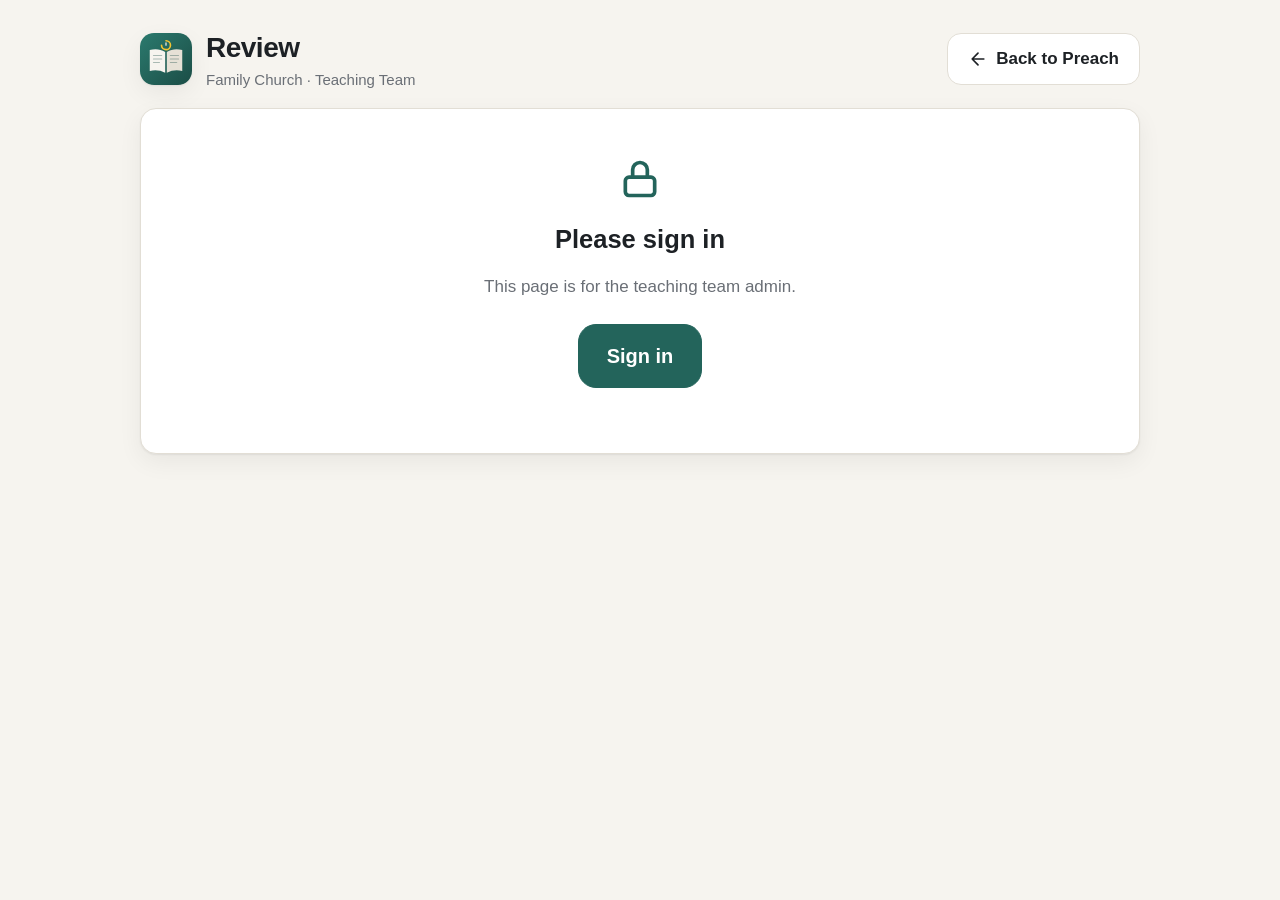
==== review.html @ 2cdc6da2 "Preach v1.1: sermon delivery PWA with Supabase accounts, sync and admin review" ====
<!doctype html>
<html lang="en">
<head>
  <meta charset="utf-8">
  <meta name="viewport" content="width=device-width, initial-scale=1, viewport-fit=cover">
  <title>Review · Preach</title>
  <meta name="robots" content="noindex">
  <meta name="theme-color" content="#f6f4ef">
  <link rel="manifest" href="manifest.webmanifest">
  <link rel="icon" href="icons/icon.svg" type="image/svg+xml">
  <link rel="apple-touch-icon" href="icons/apple-touch-icon.png">
  <link rel="stylesheet" href="css/app.css">
  <script>
    try { var s = JSON.parse(localStorage.getItem('preach.v1.settings') || '{}');
      document.documentElement.dataset.theme = s.theme || 'light'; document.documentElement.dataset.font = s.font || 'serif'; } catch (e) {}
  </script>
  <script src="config.js"></script>
</head>
<body>
<svg width="0" height="0" style="position:absolute" aria-hidden="true">
  <symbol id="i-back" viewBox="0 0 24 24"><path d="m12 19-7-7 7-7M19 12H5"/></symbol>
  <symbol id="i-x" viewBox="0 0 24 24"><path d="M18 6 6 18M6 6l12 12"/></symbol>
  <symbol id="i-reset" viewBox="0 0 24 24"><path d="M3 12a9 9 0 1 0 9-9 9.75 9.75 0 0 0-6.74 2.74L3 8"/><path d="M3 3v5h5"/></symbol>
  <symbol id="i-right" viewBox="0 0 24 24"><path d="m9 18 6-6-6-6"/></symbol>
  <symbol id="i-lock" viewBox="0 0 24 24"><rect x="4" y="11" width="16" height="10" rx="2"/><path d="M8 11V7a4 4 0 0 1 8 0v4"/></symbol>
  <symbol id="i-book" viewBox="0 0 24 24"><path d="M2 3h6a4 4 0 0 1 4 4v14a3 3 0 0 0-3-3H2z"/><path d="M22 3h-6a4 4 0 0 0-4 4v14a3 3 0 0 1 3-3h7z"/></symbol>
</svg>
<div class="wrap" style="max-width:1040px">
  <header class="review-head">
    <div class="brand">
      <img src="icons/icon.svg" alt="">
      <div><h1>Review</h1><p id="rv-who">Family Church · Teaching Team</p></div>
    </div>
    <a class="btn" href="./"><svg class="ic sm"><use href="#i-back"/></svg>Back to Preach</a>
  </header>

  <div id="rv-msg" class="card review-msg" hidden></div>

  <div id="rv-main" hidden>
    <div class="review-tools">
      <select id="rv-preacher" class="select" aria-label="Filter by preacher"><option value="">All preachers</option></select>
      <div class="segmented" id="rv-tabs" role="tablist">
        <button data-tab="recordings" aria-pressed="true">Recordings <span id="rv-nrec"></span></button>
        <button data-tab="sermons" aria-pressed="false">Sermons <span id="rv-nser"></span></button>
      </div>
      <button class="btn ghost" id="rv-refresh"><svg class="ic sm"><use href="#i-reset"/></svg>Refresh</button>
    </div>
    <ul class="list" id="rv-list"></ul>
    <p class="empty" id="rv-empty" hidden>Nothing here yet.</p>
  </div>
</div>

<dialog id="dlg-sermon" aria-labelledby="sv-title">
  <div class="dlg">
    <div class="dlg-head"><div><h2 id="sv-title"></h2><div class="muted" id="sv-meta"></div></div><button class="icon-btn" data-close aria-label="Close"><svg class="ic"><use href="#i-x"/></svg></button></div>
    <div class="dlg-body"><div id="sv-body" class="reading"></div></div>
  </div>
</dialog>
<div id="toast" role="status" aria-live="polite"></div>
<script type="module" src="js/review.js"></script>
</body>
</html>
---- css/app.css ----
/* Preach — sermon delivery app. Calm, high-contrast, big touch targets. */
:root {
  --bg: #f6f4ef;
  --surface: #ffffff;
  --surface-2: #efece5;
  --text: #1d2125;
  --muted: #6a6f76;
  --line: #e2ded5;
  --accent: #23645b;
  --accent-ink: #ffffff;
  --accent-soft: #dcebe7;
  --ref: #1f5f8b;
  --warn1: #f4c430;
  --warn1-ink: #2a2100;
  --warn2: #f08a24;
  --warn2-ink: #2a1300;
  --danger: #e0393e;
  --danger-ink: #ffffff;
  --shadow: 0 1px 2px rgba(20, 20, 20, .06), 0 8px 24px rgba(20, 20, 20, .06);
  --radius: 16px;
  --tap: 52px;
  --reading-font: Charter, "Iowan Old Style", "Palatino Linotype", Palatino, Georgia, "Times New Roman", serif;
  --ui-font: -apple-system, BlinkMacSystemFont, "SF Pro Text", "Segoe UI", Roboto, "Helvetica Neue", Arial, sans-serif;
  --reading-size: 30px;
  color-scheme: light;
}
[data-theme="dark"] {
  --bg: #0e1012;
  --surface: #171a1d;
  --surface-2: #1f2327;
  --text: #ebe8e1;
  --muted: #979da4;
  --line: #2a2f34;
  --accent: #6cc3b1;
  --accent-ink: #0b1513;
  --accent-soft: #1b302c;
  --ref: #8cc4ef;
  --shadow: 0 1px 2px rgba(0, 0, 0, .4), 0 8px 24px rgba(0, 0, 0, .35);
  color-scheme: dark;
}
[data-font="sans"] { --reading-font: var(--ui-font); }

* { box-sizing: border-box; }
html, body { margin: 0; height: 100%; }
body {
  background: var(--bg);
  color: var(--text);
  font-family: var(--ui-font);
  font-size: 17px;
  line-height: 1.45;
  -webkit-font-smoothing: antialiased;
  -webkit-tap-highlight-color: transparent;
  transition: background-color .25s ease, color .25s ease;
}
[hidden] { display: none !important; }
button, input, select, textarea { font: inherit; color: inherit; }
button { cursor: pointer; -webkit-user-select: none; user-select: none; touch-action: manipulation; }
.ic { width: 24px; height: 24px; fill: none; stroke: currentColor; stroke-width: 2; stroke-linecap: round; stroke-linejoin: round; flex: none; }
.ic.sm { width: 20px; height: 20px; }
.ic.lg { width: 30px; height: 30px; }
.muted { color: var(--muted); }

/* ---------- Buttons ---------- */
.btn {
  display: inline-flex; align-items: center; justify-content: center; gap: 8px;
  min-height: var(--tap); padding: 0 20px; border-radius: 14px;
  border: 1px solid var(--line); background: var(--surface); color: var(--text);
  font-weight: 600; font-size: 17px; white-space: nowrap;
  transition: transform .08s ease, background-color .2s ease, border-color .2s;
}
.btn:active { transform: scale(.97); }
a.btn { text-decoration: none; }
.btn.primary { background: var(--accent); border-color: var(--accent); color: var(--accent-ink); }
.btn.danger { background: transparent; color: var(--danger); border-color: color-mix(in srgb, var(--danger) 35%, var(--line)); }
.btn.ghost { background: transparent; border-color: transparent; }
.btn.xl { min-height: 64px; font-size: 20px; padding: 0 28px; border-radius: 18px; }
.btn.block { width: 100%; }
.btn:disabled { opacity: .4; cursor: default; }
.icon-btn {
  display: inline-flex; align-items: center; justify-content: center;
  width: var(--tap); height: var(--tap); border-radius: 14px;
  border: 0; background: transparent; color: var(--text);
  transition: background-color .15s ease;
}
.icon-btn:hover { background: var(--surface-2); }
.icon-btn:active { background: var(--line); }
.icon-btn.txt { font-weight: 700; font-size: 20px; letter-spacing: -.5px; font-family: var(--reading-font); }
.icon-btn.txt small { font-size: 15px; }
.segmented { display: inline-flex; background: var(--surface-2); border-radius: 14px; padding: 4px; gap: 4px; }
.segmented button { min-height: 44px; padding: 0 18px; border: 0; border-radius: 10px; background: transparent; font-weight: 600; }
.segmented button[aria-pressed="true"] { background: var(--surface); box-shadow: var(--shadow); }
.chip {
  min-height: var(--tap); min-width: 64px; padding: 0 16px; border-radius: 14px;
  border: 1px solid var(--line); background: var(--surface); font-weight: 700; font-size: 19px;
  font-variant-numeric: tabular-nums;
}
.chip[aria-pressed="true"] { background: var(--accent); color: var(--accent-ink); border-color: var(--accent); }
.stepper { display: inline-flex; align-items: center; gap: 6px; }
.stepper .val { min-width: 76px; text-align: center; font-weight: 700; font-size: 20px; font-variant-numeric: tabular-nums; }
.stepper input.val { border: 1px solid var(--line); border-radius: 12px; background: var(--surface); height: var(--tap); width: 90px; }
.stepper button { width: var(--tap); height: var(--tap); border-radius: 14px; border: 1px solid var(--line); background: var(--surface); font-size: 24px; font-weight: 600; }
.switch { position: relative; display: inline-block; width: 60px; height: 36px; flex: none; }
.switch input { opacity: 0; width: 0; height: 0; position: absolute; }
.switch span { position: absolute; inset: 0; background: var(--line); border-radius: 36px; transition: .2s; }
.switch span::before { content: ""; position: absolute; width: 28px; height: 28px; left: 4px; top: 4px; background: #fff; border-radius: 50%; transition: .2s; box-shadow: 0 1px 3px rgba(0,0,0,.3); }
.switch input:checked + span { background: var(--accent); }
.switch input:checked + span::before { transform: translateX(24px); }
.switch input:focus-visible + span { outline: 3px solid var(--ref); outline-offset: 2px; }

/* ---------- Views ---------- */
.view { min-height: 100%; }
.wrap { max-width: 920px; margin: 0 auto; padding: max(20px, env(safe-area-inset-top)) max(20px, env(safe-area-inset-right)) 48px max(20px, env(safe-area-inset-left)); }

/* Home */
.home-head { display: flex; align-items: center; justify-content: space-between; gap: 16px; margin: 8px 0 24px; }
.brand { display: flex; align-items: center; gap: 14px; }
.brand img { width: 52px; height: 52px; border-radius: 14px; box-shadow: var(--shadow); }
.brand h1 { margin: 0; font-size: 28px; letter-spacing: -.5px; }
.brand p { margin: 0; color: var(--muted); font-size: 15px; }
.card { background: var(--surface); border: 1px solid var(--line); border-radius: var(--radius); box-shadow: var(--shadow); }
.continue { padding: 24px; display: flex; flex-wrap: wrap; align-items: center; justify-content: space-between; gap: 18px; margin-bottom: 28px; }
.continue .eyebrow { font-size: 13px; text-transform: uppercase; letter-spacing: .08em; color: var(--accent); font-weight: 700; }
.continue h2 { margin: 4px 0; font-size: 26px; font-family: var(--reading-font); letter-spacing: -.3px; }
.continue .row { display: flex; gap: 12px; flex-wrap: wrap; }
.section-title { font-size: 14px; text-transform: uppercase; letter-spacing: .08em; color: var(--muted); margin: 28px 4px 12px; }
.tiles { display: grid; grid-template-columns: repeat(auto-fit, minmax(220px, 1fr)); gap: 14px; }
.tile {
  display: flex; flex-direction: column; align-items: flex-start; gap: 6px; text-align: left;
  padding: 20px; min-height: 120px; border-radius: var(--radius);
  background: var(--surface); border: 1px solid var(--line); box-shadow: var(--shadow); cursor: pointer;
  transition: transform .08s ease, border-color .2s;
}
.tile:active { transform: scale(.98); }
.tile:hover { border-color: var(--accent); }
.tile .ic { width: 30px; height: 30px; color: var(--accent); margin-bottom: 6px; }
.tile .t { font-weight: 700; font-size: 19px; }
.tile .s { color: var(--muted); font-size: 15px; }
.list { list-style: none; margin: 0; padding: 0; display: grid; gap: 10px; }
.item { display: flex; align-items: center; gap: 12px; padding: 12px 12px 12px 18px; background: var(--surface); border: 1px solid var(--line); border-radius: 14px; }
.item .grow { flex: 1; min-width: 0; }
.item .name { font-weight: 650; font-size: 18px; white-space: nowrap; overflow: hidden; text-overflow: ellipsis; }
.item .sub { color: var(--muted); font-size: 14px; }
.item.current { border-color: var(--accent); }
.item audio { width: 100%; margin-top: 8px; height: 40px; }
.empty { color: var(--muted); margin: 6px 4px; }
.home-foot { margin-top: 40px; color: var(--muted); font-size: 13px; text-align: center; }

/* Edit */
.bar { position: sticky; top: 0; z-index: 5; display: flex; align-items: center; justify-content: space-between; gap: 12px;
  padding: max(10px, env(safe-area-inset-top)) max(16px, env(safe-area-inset-right)) 10px max(16px, env(safe-area-inset-left));
  background: color-mix(in srgb, var(--bg) 88%, transparent); backdrop-filter: blur(12px); -webkit-backdrop-filter: blur(12px); border-bottom: 1px solid var(--line); }
.edit-body { max-width: 860px; margin: 0 auto; padding: 20px max(20px, env(safe-area-inset-right)) 80px max(20px, env(safe-area-inset-left)); }
.title-input { width: 100%; border: 0; background: transparent; font-family: var(--reading-font); font-size: 34px; font-weight: 700; padding: 8px 0; outline: none; letter-spacing: -.4px; }
.title-input::placeholder { color: var(--muted); opacity: .6; }
.hint { color: var(--muted); font-size: 15px; margin: 4px 0 16px; }
.editor { min-height: 55vh; padding: 24px 28px; background: var(--surface); border: 1px solid var(--line); border-radius: var(--radius); outline: none; font-size: 21px; box-shadow: var(--shadow); }
.editor:focus { border-color: var(--accent); }
.editor:empty::before { content: attr(data-placeholder); color: var(--muted); opacity: .7; }

/* Reading typography (shared by editor + preach flow) */
.reading { font-family: var(--reading-font); line-height: 1.5; overflow-wrap: break-word; }
.reading p { margin: 0 0 .75em; }
.reading h1, .reading h2, .reading h3 { font-family: var(--ui-font); line-height: 1.2; letter-spacing: -.01em; margin: 1em 0 .45em; break-after: avoid; page-break-after: avoid; break-inside: avoid; }
.reading h1 { font-size: 1.35em; color: var(--accent); }
.reading h2 { font-size: 1.18em; color: var(--accent); }
.reading h3 { font-size: 1.04em; }
.reading > :first-child { margin-top: 0; }
.reading strong { font-weight: 800; }
.reading em { font-style: italic; }
.reading u { text-decoration-thickness: .08em; text-underline-offset: .12em; }
.reading ul, .reading ol { margin: 0 0 .75em; padding-left: 1.3em; }
.reading li { margin: 0 0 .3em; break-inside: avoid; }
.reading blockquote { margin: 0 0 .75em; padding-left: .8em; border-left: .18em solid var(--accent); color: color-mix(in srgb, var(--text) 85%, var(--muted)); }
.reading hr { border: 0; border-top: 2px solid var(--line); margin: 1em 0; }

/* ---------- Preach view ---------- */
#preach { position: fixed; inset: 0; display: flex; flex-direction: column; overflow: hidden; background: var(--bg); }
.pbar { flex: none; display: grid; align-items: center; gap: 8px; padding-left: max(10px, env(safe-area-inset-left)); padding-right: max(10px, env(safe-area-inset-right)); }
.pbar.top { grid-template-columns: auto minmax(0, 1fr) auto minmax(0, 1fr); padding-top: max(8px, env(safe-area-inset-top)); padding-bottom: 6px; border-bottom: 1px solid var(--line); }
.p-title { font-size: 15px; color: var(--muted); white-space: nowrap; overflow: hidden; text-overflow: ellipsis; padding: 0 6px; }
.timer-group { display: flex; align-items: center; gap: 4px; justify-self: center; }
.timer-pill {
  min-width: 128px; height: var(--tap); padding: 0 16px; border-radius: 999px;
  border: 1px solid var(--line); background: var(--surface);
  font-size: 26px; font-weight: 700; font-variant-numeric: tabular-nums; letter-spacing: .01em;
  display: inline-flex; align-items: center; justify-content: center; gap: 8px;
  transition: background-color .4s ease, color .4s ease, border-color .4s ease;
}
.timer-pill .ic { width: 20px; height: 20px; color: var(--muted); }
.timer-pill[data-phase="idle"] { color: var(--muted); }
.timer-pill[data-phase="warn1"] { background: var(--warn1); color: var(--warn1-ink); border-color: var(--warn1); }
.timer-pill[data-phase="warn2"] { background: var(--warn2); color: var(--warn2-ink); border-color: var(--warn2); }
.timer-pill[data-phase="over"] { background: var(--danger); color: var(--danger-ink); border-color: var(--danger); }
.timer-pill[data-phase="warn1"] .ic, .timer-pill[data-phase="warn2"] .ic, .timer-pill[data-phase="over"] .ic { color: inherit; }
.timer-pill[data-paused="true"]:not([data-phase="idle"]) span { opacity: .55; }
.p-tools { display: flex; align-items: center; justify-content: flex-end; gap: 2px; }
.rec-btn {
  display: inline-flex; align-items: center; gap: 8px; height: var(--tap); padding: 0 14px; border-radius: 999px;
  border: 1px solid var(--line); background: var(--surface); font-weight: 650; font-variant-numeric: tabular-nums; margin-right: 4px;
}
.rec-btn .dot { width: 12px; height: 12px; border-radius: 50%; background: var(--danger); display: none; }
.rec-btn.on { background: color-mix(in srgb, var(--danger) 14%, var(--surface)); border-color: var(--danger); color: var(--danger); }
.rec-btn.on .dot { display: inline-block; animation: recpulse 1.6s ease-in-out infinite; }
.rec-btn.on .ic { display: none; }
.rec-btn.paused .dot { animation: none; opacity: .4; }
@keyframes recpulse { 0%, 100% { opacity: 1; } 50% { opacity: .25; } }

.viewport { position: relative; flex: 1; overflow: hidden; touch-action: none; -webkit-user-select: none; user-select: none; -webkit-touch-callout: none; cursor: default; }
.flow {
  position: absolute; top: 0; left: 0;
  font-size: var(--reading-size);
  column-fill: auto;
  will-change: transform;
  transition: transform .28s cubic-bezier(.2, .7, .2, 1);
}
.flow.no-anim { transition: none; }
.flow .end-mark { display: block; text-align: center; color: var(--muted); font-family: var(--ui-font); font-size: .55em; letter-spacing: .3em; margin-top: 1.4em; break-inside: avoid; }
.ref {
  color: var(--ref); text-decoration: underline; text-decoration-style: dotted; text-decoration-thickness: .07em; text-underline-offset: .16em;
  cursor: pointer; border-radius: .2em; padding: 0 .05em; margin: 0 -.05em;
}
.ref:active, .ref.pressed { background: color-mix(in srgb, var(--ref) 18%, transparent); }

.pbar.bottom { grid-template-columns: 1fr auto 1fr; padding-top: 8px; padding-bottom: max(10px, env(safe-area-inset-bottom)); border-top: 1px solid var(--line); }
.nav-btn {
  height: 64px; min-width: 64px; padding: 0 22px; border-radius: 18px; border: 1px solid var(--line); background: var(--surface);
  display: inline-flex; align-items: center; justify-content: center; gap: 6px; font-weight: 650; font-size: 18px; color: var(--text);
  transition: transform .08s, opacity .2s;
}
.nav-btn .ic { width: 30px; height: 30px; }
.nav-btn:active { transform: scale(.96); background: var(--surface-2); }
.nav-btn:disabled { opacity: .35; }
#prev-btn { justify-self: start; }
#next-btn { justify-self: end; background: var(--accent); color: var(--accent-ink); border-color: var(--accent); min-width: 180px; }
.page-ind { border: 0; background: transparent; display: flex; flex-direction: column; align-items: center; gap: 8px; min-height: var(--tap); padding: 6px 14px; border-radius: 12px; color: var(--muted); font-weight: 600; font-variant-numeric: tabular-nums; }
.page-ind .progress { width: 160px; height: 4px; background: var(--line); border-radius: 4px; overflow: hidden; }
.page-ind .progress span { display: block; height: 100%; width: 0; background: var(--accent); border-radius: 4px; transition: width .28s ease; }

/* Edge tap hint flash */
.edge-flash { position: absolute; top: 0; bottom: 0; width: 18%; pointer-events: none; opacity: 0; transition: opacity .35s ease; }
.edge-flash.l { left: 0; background: linear-gradient(90deg, color-mix(in srgb, var(--accent) 16%, transparent), transparent); }
.edge-flash.r { right: 0; background: linear-gradient(270deg, color-mix(in srgb, var(--accent) 16%, transparent), transparent); }
.edge-flash.show { opacity: 1; transition: none; }

/* Overtime border: thick red frame, calm ~1 Hz pulse (well under the 3 flashes/sec seizure threshold). */
#overtime-frame { position: fixed; inset: 0; pointer-events: none; z-index: 50; border: 14px solid var(--danger); display: none; }
body.overtime #overtime-frame { display: block; }
body.overtime.running #overtime-frame { animation: otblink 1s ease-in-out infinite; }
@keyframes otblink { 0%, 100% { opacity: 1; } 50% { opacity: .15; } }
@media (prefers-reduced-motion: reduce) {
  body.overtime.running #overtime-frame { animation-duration: 2s; }
  .flow { transition: none; }
}

/* Narrow screens */
.narrow-only { display: none !important; }
@media (max-width: 760px) {
  .wide-only { display: none !important; }
  .narrow-only { display: inline-flex !important; }
  .p-title { display: none; }
  .pbar.top { grid-template-columns: auto minmax(0, 1fr) auto; }
  .rec-btn .lbl { display: none; }
  .rec-btn { padding: 0 12px; }
  .timer-pill { min-width: 104px; font-size: 22px; padding: 0 10px; }
  .timer-pill .ic { display: none; }
  .nav-btn .lbl { display: none; }
  #next-btn { min-width: 96px; }
  .nav-btn { padding: 0 16px; }
  .page-ind .progress { width: 90px; }
  #overtime-frame { border-width: 10px; }
}
@media (max-width: 380px) {
  .timer-pill { min-width: 92px; font-size: 20px; }
  .pbar.top { gap: 2px; }
}
@media (max-height: 500px) {
  .nav-btn { height: 52px; }
  .pbar.bottom { padding-top: 4px; }
}

/* ---------- Dialogs ---------- */
dialog {
  border: 0; padding: 0; border-radius: 22px; background: var(--surface); color: var(--text);
  width: min(560px, calc(100vw - 32px)); max-height: calc(100dvh - 48px); box-shadow: 0 24px 80px rgba(0,0,0,.35);
}
dialog::backdrop { background: rgba(10, 12, 14, .5); backdrop-filter: blur(2px); -webkit-backdrop-filter: blur(2px); }
dialog[open] { animation: dlgin .18s ease-out; }
@keyframes dlgin { from { opacity: 0; transform: translateY(12px) scale(.98); } to { opacity: 1; transform: none; } }
.dlg { display: flex; flex-direction: column; max-height: calc(100dvh - 48px); }
.dlg-head { display: flex; align-items: center; justify-content: space-between; gap: 12px; padding: 14px 12px 8px 24px; }
.dlg-head h2 { margin: 0; font-size: 22px; }
.dlg-body { padding: 4px 24px 20px; overflow-y: auto; -webkit-overflow-scrolling: touch; }
.dlg-foot { display: flex; gap: 10px; justify-content: flex-end; flex-wrap: wrap; padding: 12px 24px max(20px, env(safe-area-inset-bottom)); border-top: 1px solid var(--line); }
.field { margin: 18px 0; }
.field > label, .field .label { display: block; font-weight: 650; margin-bottom: 8px; }
.field .help { color: var(--muted); font-size: 14px; margin-top: 6px; }
.field input[type="text"], .field input[type="password"], .field textarea {
  width: 100%; min-height: var(--tap); border: 1px solid var(--line); border-radius: 12px; padding: 12px 14px; background: var(--bg);
}
.field textarea { min-height: 96px; resize: vertical; }
.row-between { display: flex; align-items: center; justify-content: space-between; gap: 12px; flex-wrap: wrap; }
.presets { display: flex; flex-wrap: wrap; gap: 8px; }
.timer-big { font-size: 64px; font-weight: 750; text-align: center; font-variant-numeric: tabular-nums; letter-spacing: -.02em; margin: 4px 0 8px; }
.timer-actions { display: grid; grid-template-columns: 2fr 1fr; gap: 10px; margin-top: 18px; }
.divider { border: 0; border-top: 1px solid var(--line); margin: 18px 0; }
.status-line { font-size: 15px; margin-top: 8px; min-height: 1.4em; }
.status-line.ok { color: var(--accent); }
.status-line.err { color: var(--danger); }

/* Verse popup */
#dlg-verse { width: min(720px, calc(100vw - 32px)); }
.verse-ref { font-size: 26px; font-family: var(--reading-font); font-weight: 700; margin: 0; }
.verse-ver { display: inline-block; margin-left: 8px; font-family: var(--ui-font); font-size: 13px; font-weight: 800; letter-spacing: .08em; padding: 3px 8px; border-radius: 6px; background: var(--accent-soft); color: var(--accent); vertical-align: middle; }
.verse-text { font-family: var(--reading-font); font-size: clamp(20px, 2.6vw, 28px); line-height: 1.55; }
.verse-text p { margin: 0 0 .6em; }
.verse-text sup { font-family: var(--ui-font); font-size: .55em; font-weight: 700; color: var(--accent); margin-right: .2em; vertical-align: .55em; line-height: 0; }
.verse-text .wj { color: inherit; }
.verse-copy { color: var(--muted); font-size: 12.5px; margin-top: 14px; }
.verse-msg { font-size: 18px; color: var(--muted); }
.spinner { width: 34px; height: 34px; border: 3px solid var(--line); border-top-color: var(--accent); border-radius: 50%; animation: spin .8s linear infinite; margin: 24px auto; }
@keyframes spin { to { transform: rotate(360deg); } }

/* Toast */
#toast { position: fixed; left: 50%; bottom: max(96px, calc(env(safe-area-inset-bottom) + 96px)); transform: translateX(-50%) translateY(20px); background: var(--text); color: var(--bg); padding: 12px 20px; border-radius: 14px; font-weight: 600; opacity: 0; pointer-events: none; transition: .25s ease; z-index: 100; max-width: calc(100vw - 32px); text-align: center; }
#toast.show { opacity: 1; transform: translateX(-50%); }

@media (max-width: 600px) {
  dialog { width: 100vw; max-width: 100vw; margin: auto 0 0; border-radius: 22px 22px 0 0; max-height: 92dvh; }
  .dlg { max-height: 92dvh; }
  .timer-big { font-size: 52px; }
  .continue h2 { font-size: 22px; }
  .editor { padding: 18px; font-size: 19px; }
}

/* ---------- Accounts ---------- */
.head-actions { display: flex; align-items: center; gap: 8px; }
.account-btn { display: inline-flex; align-items: center; gap: 8px; height: var(--tap); padding: 0 14px 0 6px; border-radius: 999px; border: 1px solid var(--line); background: var(--surface); font-weight: 650; position: relative; }
.avatar { width: 40px; height: 40px; border-radius: 50%; background: var(--accent-soft); color: var(--accent); display: inline-flex; align-items: center; justify-content: center; font-weight: 800; font-size: 17px; flex: none; }
.avatar.lg { width: 56px; height: 56px; font-size: 22px; }
.sync-dot { width: 10px; height: 10px; border-radius: 50%; background: transparent; }
.sync-dot[data-s="synced"] { background: #2fa36b; }
.sync-dot[data-s="syncing"], .sync-dot[data-s="waiting"] { background: var(--warn1); }
.sync-dot[data-s="offline"] { background: var(--muted); }
.sync-dot[data-s="error"] { background: var(--danger); }
.banner { display: flex; align-items: center; gap: 16px; padding: 16px 18px; margin-bottom: 24px; flex-wrap: wrap; }
.banner > .ic { color: var(--accent); }
.banner .grow { flex: 1; min-width: 220px; }
.badge { display: inline-block; font-size: 12px; font-weight: 800; letter-spacing: .06em; text-transform: uppercase; padding: 3px 8px; border-radius: 6px; background: var(--surface-2); color: var(--muted); }
.badge.admin { background: var(--accent-soft); color: var(--accent); }
.acct-who { display: flex; align-items: center; gap: 14px; margin: 6px 0 4px; }
.acct-who .name { font-weight: 700; font-size: 18px; word-break: break-all; }
.check-row { display: flex; align-items: center; gap: 10px; min-height: 44px; font-size: 15px; }
.check-row input { width: 22px; height: 22px; accent-color: var(--accent); }

.signin-wrap { max-width: 520px; margin: 0 auto; padding: max(16px, env(safe-area-inset-top)) 20px 40px; min-height: 100dvh; display: flex; flex-direction: column; }
.si-back { align-self: flex-start; margin-bottom: 8px; }
.signin-card { padding: 32px 28px 24px; text-align: center; }
.si-logo { width: 72px; height: 72px; border-radius: 18px; box-shadow: var(--shadow); }
.signin-card h1 { margin: 16px 0 6px; font-size: 30px; letter-spacing: -.5px; }
.si-sub { margin: 0 0 22px; font-size: 17px; }
.si-step { display: grid; gap: 12px; text-align: left; }
.si-label { font-weight: 650; margin-top: 4px; }
.si-input { width: 100%; height: 60px; padding: 0 18px; font-size: 20px; border: 1.5px solid var(--line); border-radius: 14px; background: var(--bg); outline: none; }
.si-input:focus { border-color: var(--accent); box-shadow: 0 0 0 4px var(--accent-soft); }
.si-code { text-align: center; letter-spacing: .4em; font-size: 26px; font-variant-numeric: tabular-nums; }
.si-sent-icon { width: 72px; height: 72px; margin: 0 auto; border-radius: 50%; background: var(--accent-soft); color: var(--accent); display: flex; align-items: center; justify-content: center; }
.si-sent-msg { text-align: center; font-size: 17px; margin: 6px 0 8px; }
.si-row { display: flex; justify-content: space-between; flex-wrap: wrap; }
.si-status { text-align: center; }
.si-skip { margin-top: 18px; white-space: normal; flex-direction: column; text-align: center; line-height: 1.35; }
.si-skip small { font-weight: 600; font-size: 14px; }
.status-line.muted { color: var(--muted); }
@media (max-width: 600px) { .acct-lbl { display: none; } .account-btn { padding: 0 8px 0 6px; } #btn-review span { display: none; } }

/* ---------- Review page ---------- */
.review-head { display: flex; align-items: center; justify-content: space-between; gap: 16px; flex-wrap: wrap; margin: 8px 0 18px; }
.review-tools { display: flex; align-items: center; gap: 10px; flex-wrap: wrap; margin-bottom: 16px; }
.select { height: var(--tap); border-radius: 14px; border: 1px solid var(--line); background: var(--surface); padding: 0 40px 0 16px; font-weight: 600; font-size: 17px; min-width: 220px;
  appearance: none; -webkit-appearance: none; background-image: linear-gradient(45deg, transparent 50%, var(--muted) 50%), linear-gradient(135deg, var(--muted) 50%, transparent 50%); background-position: calc(100% - 20px) 50%, calc(100% - 14px) 50%; background-size: 6px 6px; background-repeat: no-repeat; }
.rv-item { display: block; background: var(--surface); border: 1px solid var(--line); border-radius: 14px; overflow: hidden; }
.rv-row { display: flex; align-items: center; gap: 14px; padding: 14px 16px; width: 100%; background: none; border: 0; text-align: left; cursor: pointer; }
.rv-row .grow { flex: 1; min-width: 0; }
.rv-title { font-weight: 700; font-size: 18px; white-space: nowrap; overflow: hidden; text-overflow: ellipsis; }
.rv-sub { color: var(--muted); font-size: 14px; }
.rv-over { color: var(--danger); font-weight: 700; }
.status-badge { font-size: 12px; font-weight: 800; letter-spacing: .05em; text-transform: uppercase; padding: 4px 9px; border-radius: 999px; background: var(--surface-2); color: var(--muted); white-space: nowrap; }
.status-badge[data-s="graded"] { background: var(--accent-soft); color: var(--accent); }
.status-badge[data-s="processing"] { background: color-mix(in srgb, var(--warn1) 30%, var(--surface)); color: var(--warn1-ink); }
.status-badge[data-s="error"] { background: color-mix(in srgb, var(--danger) 18%, var(--surface)); color: var(--danger); }
.rv-detail { border-top: 1px solid var(--line); padding: 16px; display: grid; gap: 14px; }
.rv-detail h4 { margin: 0 0 6px; font-size: 13px; text-transform: uppercase; letter-spacing: .08em; color: var(--muted); }
.rv-text { white-space: pre-wrap; line-height: 1.55; max-height: 320px; overflow: auto; background: var(--bg); border-radius: 12px; padding: 12px 14px; font-size: 16px; }
.rv-empty { color: var(--muted); font-style: italic; }
.grade-overall { font-size: 40px; font-weight: 800; color: var(--accent); line-height: 1; }
.grade-table { width: 100%; border-collapse: collapse; font-size: 15px; }
.grade-table td, .grade-table th { text-align: left; padding: 8px 6px; border-bottom: 1px solid var(--line); vertical-align: top; }
.grade-table th { color: var(--muted); font-weight: 650; }
.review-msg { text-align: center; padding: 48px 20px; }
.review-msg h2 { margin: 12px 0 8px; }
#dlg-sermon { width: min(900px, calc(100vw - 32px)); }
#dlg-sermon .reading { font-size: 21px; }
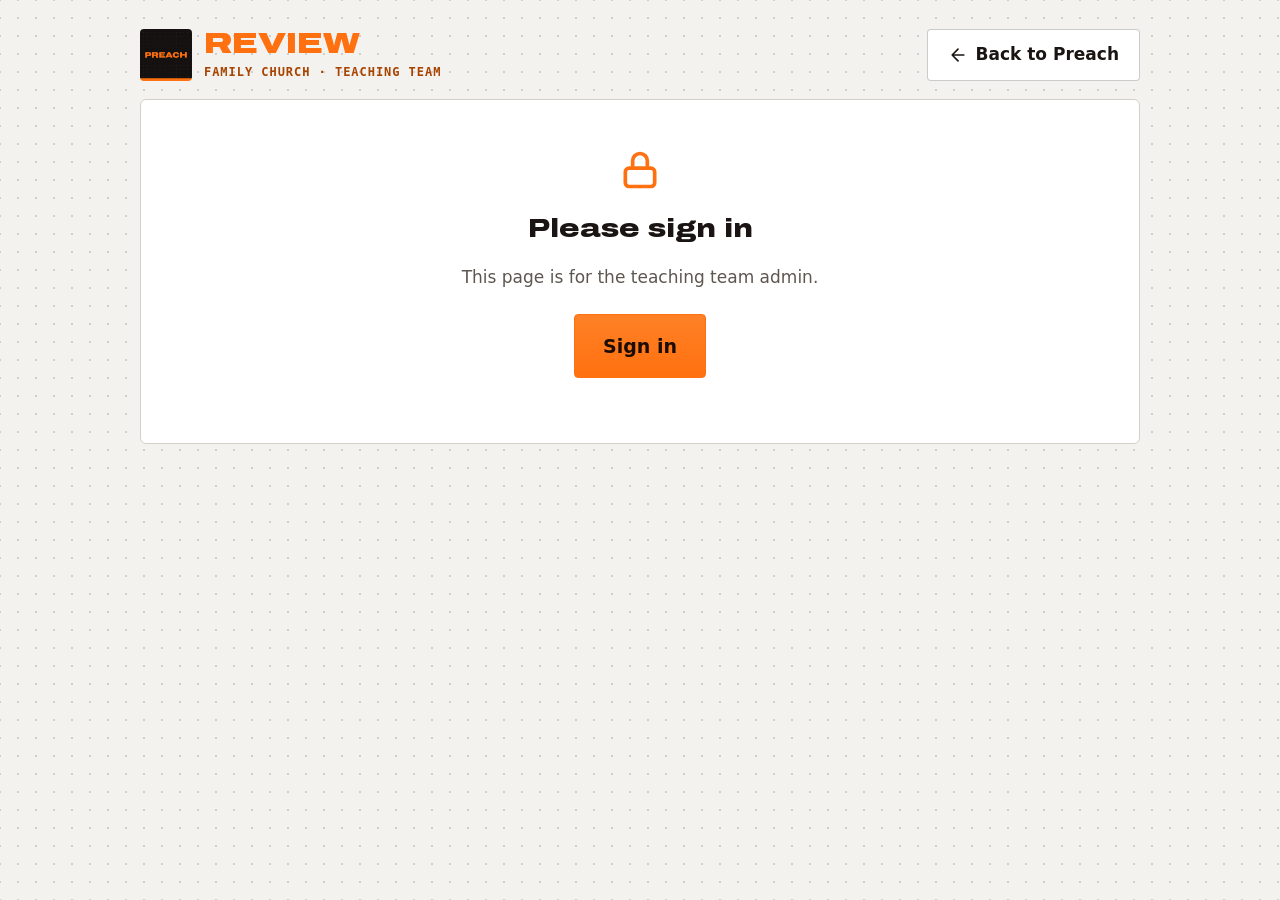
==== commit 04778fc5: "Stage Ready restyle and big-screen slide mode (v1.2.0)" ====
--- a/review.html
+++ b/review.html
@@ -5,10 +5,12 @@
   <meta name="viewport" content="width=device-width, initial-scale=1, viewport-fit=cover">
   <title>Review · Preach</title>
   <meta name="robots" content="noindex">
-  <meta name="theme-color" content="#f6f4ef">
+  <meta name="theme-color" content="#f3f2ef">
   <link rel="manifest" href="manifest.webmanifest">
+  <link rel="icon" href="icons/favicon-32.png" type="image/png" sizes="32x32">
   <link rel="icon" href="icons/icon.svg" type="image/svg+xml">
   <link rel="apple-touch-icon" href="icons/apple-touch-icon.png">
+  <link rel="preload" href="fonts/archivo-wide-latin.woff2" as="font" type="font/woff2" crossorigin>
   <link rel="stylesheet" href="css/app.css">
   <script>
     try { var s = JSON.parse(localStorage.getItem('preach.v1.settings') || '{}');
@@ -28,7 +30,7 @@
 <div class="wrap" style="max-width:1040px">
   <header class="review-head">
     <div class="brand">
-      <img src="icons/icon.svg" alt="">
+      <img src="icons/icon-192.png" alt="">
       <div><h1>Review</h1><p id="rv-who">Family Church · Teaching Team</p></div>
     </div>
     <a class="btn" href="./"><svg class="ic sm"><use href="#i-back"/></svg>Back to Preach</a>
--- a/css/app.css
+++ b/css/app.css
@@ -1,41 +1,67 @@
-/* Preach — sermon delivery app. Calm, high-contrast, big touch targets. */
+/* Preach — sermon delivery app. High-contrast, big touch targets. */
+/* Visual language matched to Jake's Stage Ready app (PastorOnTheRun/stage-ready, "whole-app reference aesthetic"):
+   warm off-white dotted-grid backdrop, crisp white cards with thin borders and square-ish corners,
+   brand orange #FF7010 + near-black #141110, Archivo Wide headings, small uppercase monospace labels.
+   Dark theme follows Stage Ready's dark stage screens (#120e0c night, warm brown panels). */
+@font-face {
+  font-family: "Archivo Wide";
+  src: url("../fonts/archivo-wide-latin.woff2") format("woff2");
+  font-weight: 100 900; font-style: normal; font-display: swap;
+}
 :root {
-  --bg: #f6f4ef;
+  --bg: #f3f2ef;
+  --page: #ffffff;              /* preaching page: plain white for reading */
   --surface: #ffffff;
-  --surface-2: #efece5;
-  --text: #1d2125;
-  --muted: #6a6f76;
-  --line: #e2ded5;
-  --accent: #23645b;
-  --accent-ink: #ffffff;
-  --accent-soft: #dcebe7;
-  --ref: #1f5f8b;
-  --warn1: #f4c430;
-  --warn1-ink: #2a2100;
-  --warn2: #f08a24;
-  --warn2-ink: #2a1300;
-  --danger: #e0393e;
+  --surface-2: #f1eee9;
+  --text: #1a1512;
+  --text-2: #3b342e;
+  --muted: #5e5750;
+  --line: #d4cfc8;
+  --line-strong: #141110;
+  --accent: #FF7010;            /* brand orange: fills, bars, borders (never small text on white) */
+  --accent-hi: #a84300;         /* orange text on light */
+  --accent-ink: #1c0d03;        /* text on orange */
+  --accent-soft: #ffe9da;
+  --accent-edge: #c45200;
+  --black: #141110;
+  --dots: rgba(26,21,18,.16);
+  --ref: #a84300;
+  --warn1: #ffce56;
+  --warn1-ink: #17130a;
+  --warn2: #FF7010;
+  --warn2-ink: #1c0d03;
+  --danger: #e0393e;            /* overtime red stays red */
   --danger-ink: #ffffff;
-  --shadow: 0 1px 2px rgba(20, 20, 20, .06), 0 8px 24px rgba(20, 20, 20, .06);
-  --radius: 16px;
+  --ok: #17693c;
+  --shadow: none;
+  --radius: 6px;
+  --r-sm: 4px;
   --tap: 52px;
   --reading-font: Charter, "Iowan Old Style", "Palatino Linotype", Palatino, Georgia, "Times New Roman", serif;
-  --ui-font: -apple-system, BlinkMacSystemFont, "SF Pro Text", "Segoe UI", Roboto, "Helvetica Neue", Arial, sans-serif;
+  --ui-font: Inter, ui-sans-serif, system-ui, -apple-system, BlinkMacSystemFont, "Segoe UI", Roboto, sans-serif;
+  --head-font: "Archivo Wide", "Arial Black", Inter, ui-sans-serif, system-ui, sans-serif;
+  --mono: ui-monospace, "SF Mono", "JetBrains Mono", Menlo, Consolas, monospace;
   --reading-size: 30px;
   color-scheme: light;
 }
 [data-theme="dark"] {
-  --bg: #0e1012;
-  --surface: #171a1d;
-  --surface-2: #1f2327;
-  --text: #ebe8e1;
-  --muted: #979da4;
-  --line: #2a2f34;
-  --accent: #6cc3b1;
-  --accent-ink: #0b1513;
-  --accent-soft: #1b302c;
-  --ref: #8cc4ef;
-  --shadow: 0 1px 2px rgba(0, 0, 0, .4), 0 8px 24px rgba(0, 0, 0, .35);
+  --bg: #120e0c;
+  --page: #120e0c;
+  --surface: #1a1410;
+  --surface-2: #241c16;
+  --text: #f5f3ed;
+  --text-2: #dcd6cc;
+  --muted: #b8b4ab;
+  --line: #3d3229;
+  --line-strong: #5a4a3d;
+  --accent: #FF7010;
+  --accent-hi: #ff9a52;
+  --accent-ink: #1c0d03;
+  --accent-soft: #3a2010;
+  --accent-edge: #ff8126;
+  --dots: rgba(245,243,237,.07);
+  --ref: #ffb27a;
+  --ok: #7ae6a2;
   color-scheme: dark;
 }
 [data-font="sans"] { --reading-font: var(--ui-font); }
@@ -399,3 +425,183 @@
 .review-msg h2 { margin: 12px 0 8px; }
 #dlg-sermon { width: min(900px, calc(100vw - 32px)); }
 #dlg-sermon .reading { font-size: 21px; }
+
+/* ==========================================================================
+   Family Church Students look (matches PastorOnTheRun/stage-ready)
+   Dotted-grid backdrop · crisp white cards, thin borders, 4–6px corners ·
+   Archivo Wide headings · small uppercase monospace labels · solid orange / black blocks.
+   The preaching page itself stays plain (white or dark) so the manuscript reads cleanly.
+   ========================================================================== */
+body {
+  font-family: var(--ui-font);
+  background-color: var(--bg);
+  background-image: radial-gradient(circle, var(--dots) 1px, transparent 1.3px);
+  background-size: 18px 18px; background-position: 9px 9px;
+}
+#preach { background: var(--page); }
+:focus-visible { outline: 3px solid var(--accent-edge); outline-offset: 2px; }
+
+/* Headings + labels */
+.brand h1, .signin-card h1, .continue h2, .dlg-head h2, .review-msg h2, .verse-ref, .timer-big {
+  font-family: var(--head-font); font-weight: 850; letter-spacing: 0;
+}
+.continue h2 { font-family: var(--head-font); font-size: 22px; line-height: 1.15; }
+.dlg-head h2 { font-size: 19px; }
+.verse-ref { font-size: 22px; }
+.timer-big { font-weight: 900; }
+.brand { gap: 12px; }
+.brand img { width: 52px; height: 52px; border-radius: var(--r-sm); box-shadow: none; }
+.brand h1 { font-size: 30px; line-height: 1; color: var(--accent); text-transform: uppercase; font-weight: 900; }
+.brand p, #rv-who { margin-top: 6px; font-family: var(--mono); font-size: 12px; font-weight: 700; letter-spacing: .08em; text-transform: uppercase; color: var(--accent-hi); }
+.section-title, .continue .eyebrow, .rv-detail h4, .home-foot, .field .help.mono {
+  font-family: var(--mono); font-size: 12px; font-weight: 700; letter-spacing: .08em; text-transform: uppercase;
+}
+.section-title { color: var(--text); margin: 28px 2px 10px; }
+.continue .eyebrow { color: var(--accent-hi); }
+.home-foot { color: var(--muted); font-weight: 600; }
+.item .sub, .rv-sub, .p-title { font-family: var(--mono); font-size: 13px; letter-spacing: .01em; }
+.p-title { text-transform: uppercase; letter-spacing: .06em; font-size: 12px; font-weight: 700; }
+
+/* Cards, tiles, list items: white, thin crisp border, square-ish */
+.card, .tile, .item, .rv-item, .editor { border-radius: var(--radius); border: 1px solid var(--line); box-shadow: none; background: var(--surface); }
+.continue { border-color: var(--line-strong); border-width: 1px; position: relative; overflow: hidden; }
+.continue::before { content: ""; position: absolute; left: 0; top: 0; bottom: 0; width: 8px; background: var(--accent); }
+.continue { padding-left: 32px; }
+.tile { padding: 0; min-height: 0; overflow: hidden; gap: 0; }
+.tile > .ic { display: block; width: 34px; height: 34px; margin: 0; padding: 18px 20px; box-sizing: content-box; align-self: stretch; background: var(--black); color: var(--accent); stroke-width: 1.9; }
+.tiles .tile:nth-child(odd) > .ic { background: var(--accent); color: var(--accent-ink); }
+.tile .t { font-family: var(--head-font); font-weight: 850; font-size: 15px; padding: 14px 18px 2px; }
+.tile .s { font-family: var(--mono); font-size: 12.5px; padding: 0 18px 16px; }
+.tile:hover { border-color: var(--line-strong); }
+.item { border-radius: var(--r-sm); }
+.item.current { border-color: var(--accent-edge); box-shadow: inset 0 0 0 1px var(--accent-edge); background: linear-gradient(90deg, var(--accent-soft), var(--surface) 55%); }
+.item .name { font-weight: 750; }
+
+/* Buttons: boxed, 4px corners; primary = orange fill with dark ink (Stage Ready .btn.primary) */
+.btn, .icon-btn, .chip, .stepper button, .stepper input.val, .nav-btn, .rec-btn, .timer-pill, .account-btn, .select, .page-ind, .field input[type="text"], .field input[type="password"], .field textarea, .si-input, .rv-text { border-radius: var(--r-sm); }
+.btn { font-weight: 800; border-color: rgba(26,21,18,.22); }
+[data-theme="dark"] .btn { border-color: var(--line); }
+.btn.primary, #next-btn {
+  background: linear-gradient(180deg, #ff8126, var(--accent)); border-color: var(--accent); color: var(--accent-ink); font-weight: 800;
+}
+.btn.primary:active, #next-btn:active { filter: brightness(.94); }
+.btn.xl { border-radius: var(--r-sm); font-size: 19px; }
+.btn.ghost { border-color: transparent; }
+.btn.danger { color: #b3261e; border-color: rgba(179,38,30,.4); }
+[data-theme="dark"] .btn.danger { color: #ff765f; border-color: rgba(255,118,95,.45); }
+.icon-btn:hover { background: var(--surface-2); }
+.segmented { background: none; padding: 0; gap: 6px; border-radius: 0; }
+.segmented button { border: 1px solid rgba(26,21,18,.22); border-radius: var(--r-sm); background: var(--surface); text-transform: uppercase; letter-spacing: .06em; font-size: 14px; font-weight: 800; }
+[data-theme="dark"] .segmented button { border-color: var(--line); }
+.segmented button[aria-pressed="true"] { background: var(--accent-soft); border-color: var(--accent-edge); box-shadow: inset 0 0 0 1px var(--accent-edge); color: var(--text); }
+.chip { font-family: var(--head-font); font-weight: 850; font-size: 17px; }
+.chip[aria-pressed="true"] { background: var(--accent); border-color: var(--accent); color: var(--accent-ink); }
+.switch span { border-radius: 4px; }
+.switch span::before { border-radius: 3px; }
+.switch input:checked + span { background: var(--accent); }
+
+/* Preach bars */
+.pbar.top, .pbar.bottom { background: var(--page); }
+.timer-pill { font-family: var(--head-font); font-weight: 900; font-size: 24px; border-color: var(--line-strong); min-width: 136px; }
+[data-theme="dark"] .timer-pill { border-color: var(--line); }
+.timer-pill[data-phase="idle"] { color: var(--muted); border-color: var(--line); }
+.timer-pill[data-phase="ok"] { background: var(--black); color: var(--accent); border-color: var(--black); }
+.rec-btn { font-weight: 800; }
+.nav-btn { font-weight: 800; text-transform: uppercase; letter-spacing: .05em; font-size: 16px; border-color: rgba(26,21,18,.22); }
+[data-theme="dark"] .nav-btn { border-color: var(--line); }
+.page-ind { font-family: var(--mono); font-size: 13px; font-weight: 700; letter-spacing: .04em; }
+.page-ind .progress { border-radius: 0; height: 5px; }
+.page-ind .progress span { border-radius: 0; }
+
+/* Manuscript accents (reading text stays serif for legibility) */
+.reading h1, .reading h2 { color: var(--accent-hi); }
+.reading blockquote { border-left-color: var(--accent); }
+
+/* Dialogs: square-ish white sheets with a black hairline */
+dialog { border-radius: var(--radius); border: 1px solid var(--line-strong); box-shadow: 0 24px 60px rgba(20,17,16,.28); }
+[data-theme="dark"] dialog { border-color: var(--line); }
+dialog::backdrop { background: rgba(20, 17, 16, .55); }
+.dlg-head { border-bottom: 1px solid var(--line); padding-bottom: 12px; margin-bottom: 4px; }
+.field > label, .field .label { font-weight: 800; }
+.field input[type="text"], .field input[type="password"], .field textarea { background: var(--surface); border-color: rgba(26,21,18,.22); }
+[data-theme="dark"] .field input[type="text"], [data-theme="dark"] .field input[type="password"], [data-theme="dark"] .field textarea { background: var(--surface-2); border-color: var(--line); }
+.status-line.ok { color: var(--ok); }
+.verse-ver { border-radius: 3px; background: var(--black); color: var(--accent); font-family: var(--mono); }
+.verse-text sup { color: var(--accent-hi); }
+.spinner { border-radius: 50%; }
+#toast { border-radius: var(--r-sm); background: var(--black); color: #fff; font-weight: 700; }
+@media (max-width: 600px) { dialog { border-radius: 8px 8px 0 0; border-bottom: 0; } }
+
+/* Accounts */
+.account-btn { font-weight: 800; border-color: rgba(26,21,18,.22); }
+[data-theme="dark"] .account-btn { border-color: var(--line); }
+.avatar { border-radius: 3px; background: var(--black); color: var(--accent); font-family: var(--head-font); font-weight: 900; }
+[data-theme="dark"] .avatar { background: var(--accent); color: var(--accent-ink); }
+.badge, .status-badge { border-radius: 3px; font-family: var(--mono); font-weight: 700; letter-spacing: .06em; }
+.badge.admin, .status-badge[data-s="graded"] { background: var(--black); color: var(--accent); }
+[data-theme="dark"] .badge.admin, [data-theme="dark"] .status-badge[data-s="graded"] { background: var(--accent); color: var(--accent-ink); }
+.banner { border-color: var(--accent-edge); background: linear-gradient(120deg, rgba(255,112,16,.14), rgba(255,112,16,.03) 60%), var(--surface); }
+.banner > .ic { color: var(--accent-hi); }
+.banner b { font-family: var(--head-font); font-weight: 850; font-size: 15px; }
+.signin-card { border-color: var(--line-strong); padding-top: 28px; }
+[data-theme="dark"] .signin-card { border-color: var(--line); }
+.si-logo { border-radius: var(--r-sm); box-shadow: none; }
+.signin-card h1 { font-size: 26px; text-transform: uppercase; }
+.si-input { background: var(--surface); border: 1px solid rgba(26,21,18,.28); height: 60px; }
+.si-input:focus { border-color: var(--accent-edge); box-shadow: 0 0 0 3px rgba(255,112,16,.22); }
+.si-label { font-family: var(--mono); font-size: 12px; font-weight: 700; letter-spacing: .08em; text-transform: uppercase; }
+.si-sent-icon { border-radius: var(--r-sm); background: var(--black); color: var(--accent); }
+.si-skip small { font-family: var(--mono); font-size: 12px; font-weight: 600; letter-spacing: .02em; text-transform: uppercase; }
+
+/* Review */
+.review-head .brand h1 { color: var(--accent); }
+.select { font-weight: 800; border-color: rgba(26,21,18,.22); }
+.rv-item { border-radius: var(--r-sm); }
+.rv-title { font-family: var(--head-font); font-weight: 850; font-size: 15px; }
+.rv-over { color: #b3261e; }
+[data-theme="dark"] .rv-over { color: #ff765f; }
+.rv-detail h4 { color: var(--accent-hi); }
+.rv-text { background: var(--surface-2); }
+.grade-overall { font-family: var(--head-font); font-weight: 900; color: var(--text); display: inline-block; background: var(--accent); color: var(--accent-ink); padding: 8px 14px; border-radius: 3px; }
+.grade-table th { font-family: var(--mono); font-size: 12px; text-transform: uppercase; letter-spacing: .06em; }
+
+/* Highlights in the manuscript (become big-screen slides) */
+.reading mark, .editor mark { background: rgba(255, 206, 86, .6); color: inherit; padding: 0 .06em; border-radius: 2px; box-decoration-break: clone; -webkit-box-decoration-break: clone; }
+[data-theme="dark"] .reading mark, [data-theme="dark"] .editor mark { background: rgba(255, 112, 16, .32); }
+
+/* ---------- Big screen controller ---------- */
+.screen-btn { position: relative; }
+.screen-btn.on { background: var(--accent-soft); box-shadow: inset 0 0 0 1px var(--accent-edge); }
+.screen-dot { position: absolute; right: 8px; top: 8px; width: 9px; height: 9px; border-radius: 2px; background: transparent; }
+.screen-dot[data-s="on"] { background: #1f9d57; }
+.screen-dot[data-s="off"] { background: var(--muted); }
+.slide-strip { flex: none; display: flex; align-items: stretch; gap: 10px; padding: 8px max(10px, env(safe-area-inset-right)) 8px max(10px, env(safe-area-inset-left)); border-top: 1px solid var(--line); background: var(--surface-2); }
+.strip-blank { flex: none; width: 112px; display: flex; flex-direction: column; align-items: center; justify-content: center; gap: 4px; border-radius: var(--r-sm); border: 1px solid var(--line-strong); background: var(--surface); color: var(--text); font-weight: 800; font-size: 13px; line-height: 1.15; text-align: center; padding: 6px; }
+.strip-blank[aria-pressed="true"] { background: #000; color: #fff; border-color: #000; }
+.strip-main { flex: 1; min-width: 0; display: flex; flex-direction: column; gap: 6px; }
+.strip-status { font-family: var(--mono); font-size: 11.5px; font-weight: 700; letter-spacing: .06em; text-transform: uppercase; color: var(--muted); white-space: nowrap; overflow: hidden; text-overflow: ellipsis; }
+.strip-status[data-s="on"] { color: var(--ok); }
+.strip-list { display: flex; gap: 8px; overflow-x: auto; scrollbar-width: thin; padding-bottom: 2px; -webkit-overflow-scrolling: touch; }
+.strip-item { flex: none; width: 176px; min-height: 64px; display: flex; flex-direction: column; gap: 3px; text-align: left; padding: 8px 10px; border-radius: var(--r-sm); border: 1px solid var(--line); background: var(--surface); color: var(--text); }
+.strip-item .k { font-family: var(--mono); font-size: 10.5px; font-weight: 700; letter-spacing: .08em; text-transform: uppercase; color: var(--muted); }
+.strip-item .t { font-size: 13.5px; font-weight: 650; line-height: 1.25; display: -webkit-box; -webkit-line-clamp: 2; -webkit-box-orient: vertical; overflow: hidden; }
+.strip-item.k-title .t, .strip-item.k-heading .t { font-family: var(--head-font); font-weight: 850; font-size: 12px; text-transform: uppercase; }
+.strip-item.live { background: var(--black); border-color: var(--black); color: #fff; }
+.strip-item.live .k { color: var(--accent); }
+[data-theme="dark"] .strip-item.live { background: var(--accent); border-color: var(--accent); color: var(--accent-ink); }
+[data-theme="dark"] .strip-item.live .k { color: var(--accent-ink); }
+.strip-empty { font-size: 14px; color: var(--muted); padding: 10px 2px; }
+.screen-code-row { display: flex; align-items: center; gap: 8px; flex-wrap: wrap; }
+.screen-code { min-width: 150px; height: var(--tap); display: inline-flex; align-items: center; justify-content: center; padding: 0 14px; border-radius: var(--r-sm); background: var(--black); color: var(--accent); font-family: var(--mono); font-weight: 800; font-size: 24px; letter-spacing: .3em; }
+@media (max-width: 760px) {
+  .strip-blank { width: 76px; font-size: 11.5px; }
+  .strip-item { width: 140px; }
+}
+@media (max-height: 560px) { .slide-strip { padding-top: 4px; padding-bottom: 4px; } .strip-item { min-height: 52px; } .strip-status { display: none; } }
+.home-head .brand img { display: none; }  /* the PREACH wordmark replaces the icon in the header, like Stage Ready */
+/* Wide-face timer needs a little less room on tablets / phones */
+@media (max-width: 900px) { .timer-pill { min-width: 112px; font-size: 20px; padding: 0 10px; } .rec-btn { padding: 0 10px; } }
+@media (max-width: 760px) { .timer-pill { min-width: 96px; font-size: 18px; padding: 0 8px; } }
+@media (max-width: 380px) { .timer-pill { min-width: 84px; font-size: 16px; } }
+@media (max-width: 900px) { #preach .rec-btn .lbl { display: none; } }
+@media (max-width: 380px) { .pbar.top .icon-btn { width: 42px; } .pbar.top .rec-btn { padding: 0 9px; margin-right: 0; } .timer-pill { min-width: 78px; padding: 0 6px; } }
